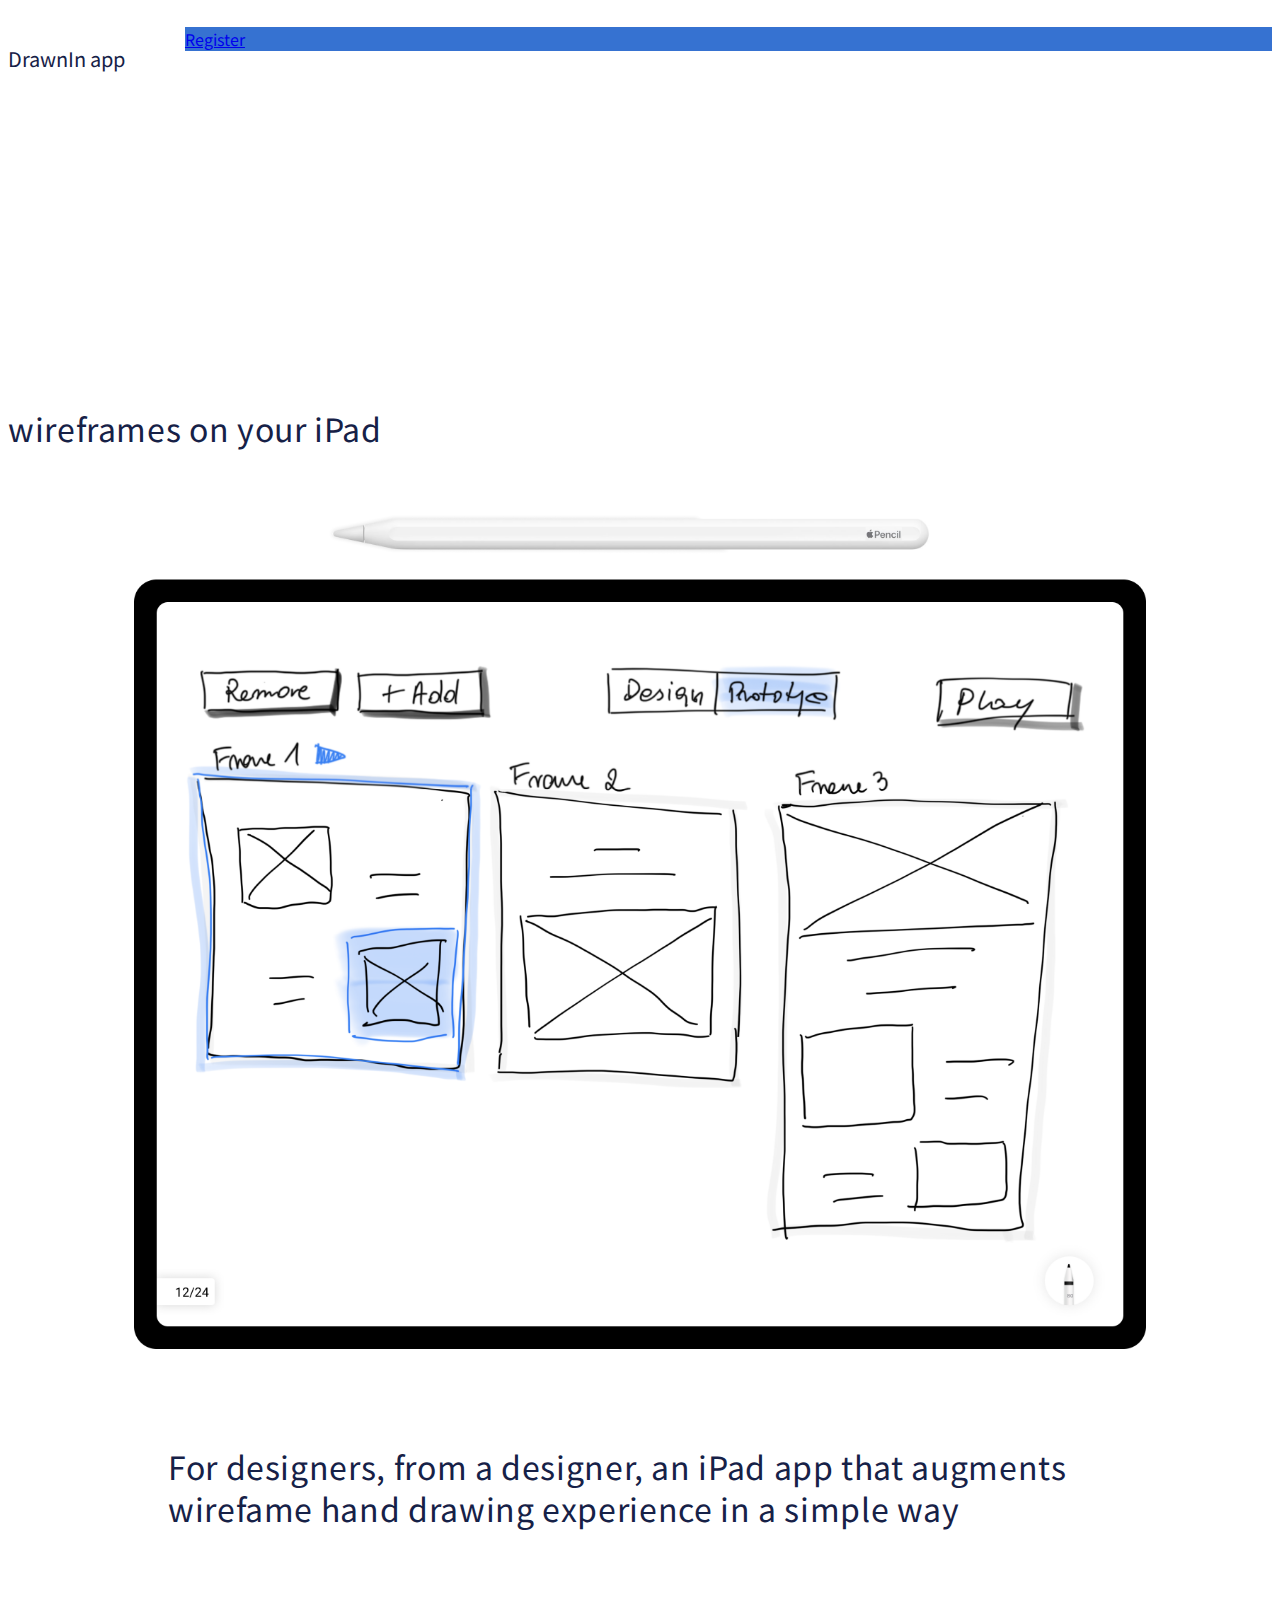
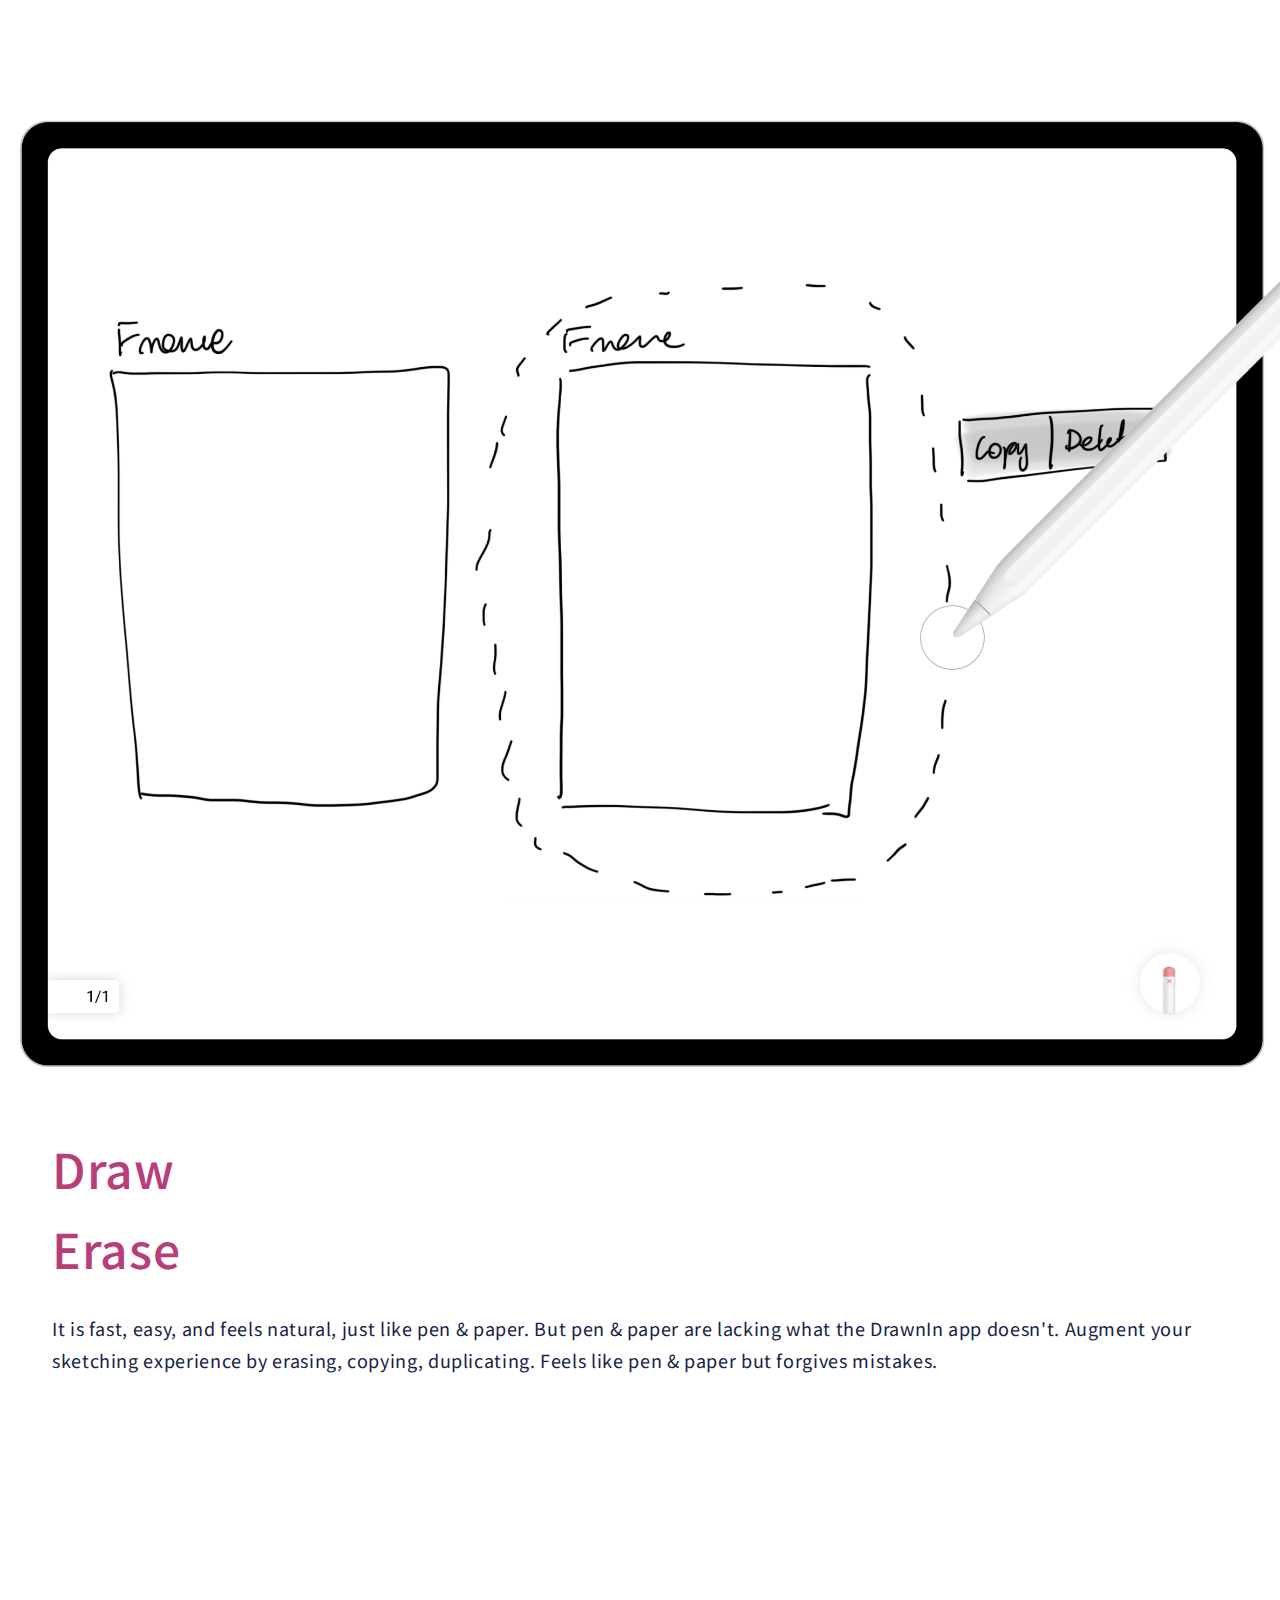
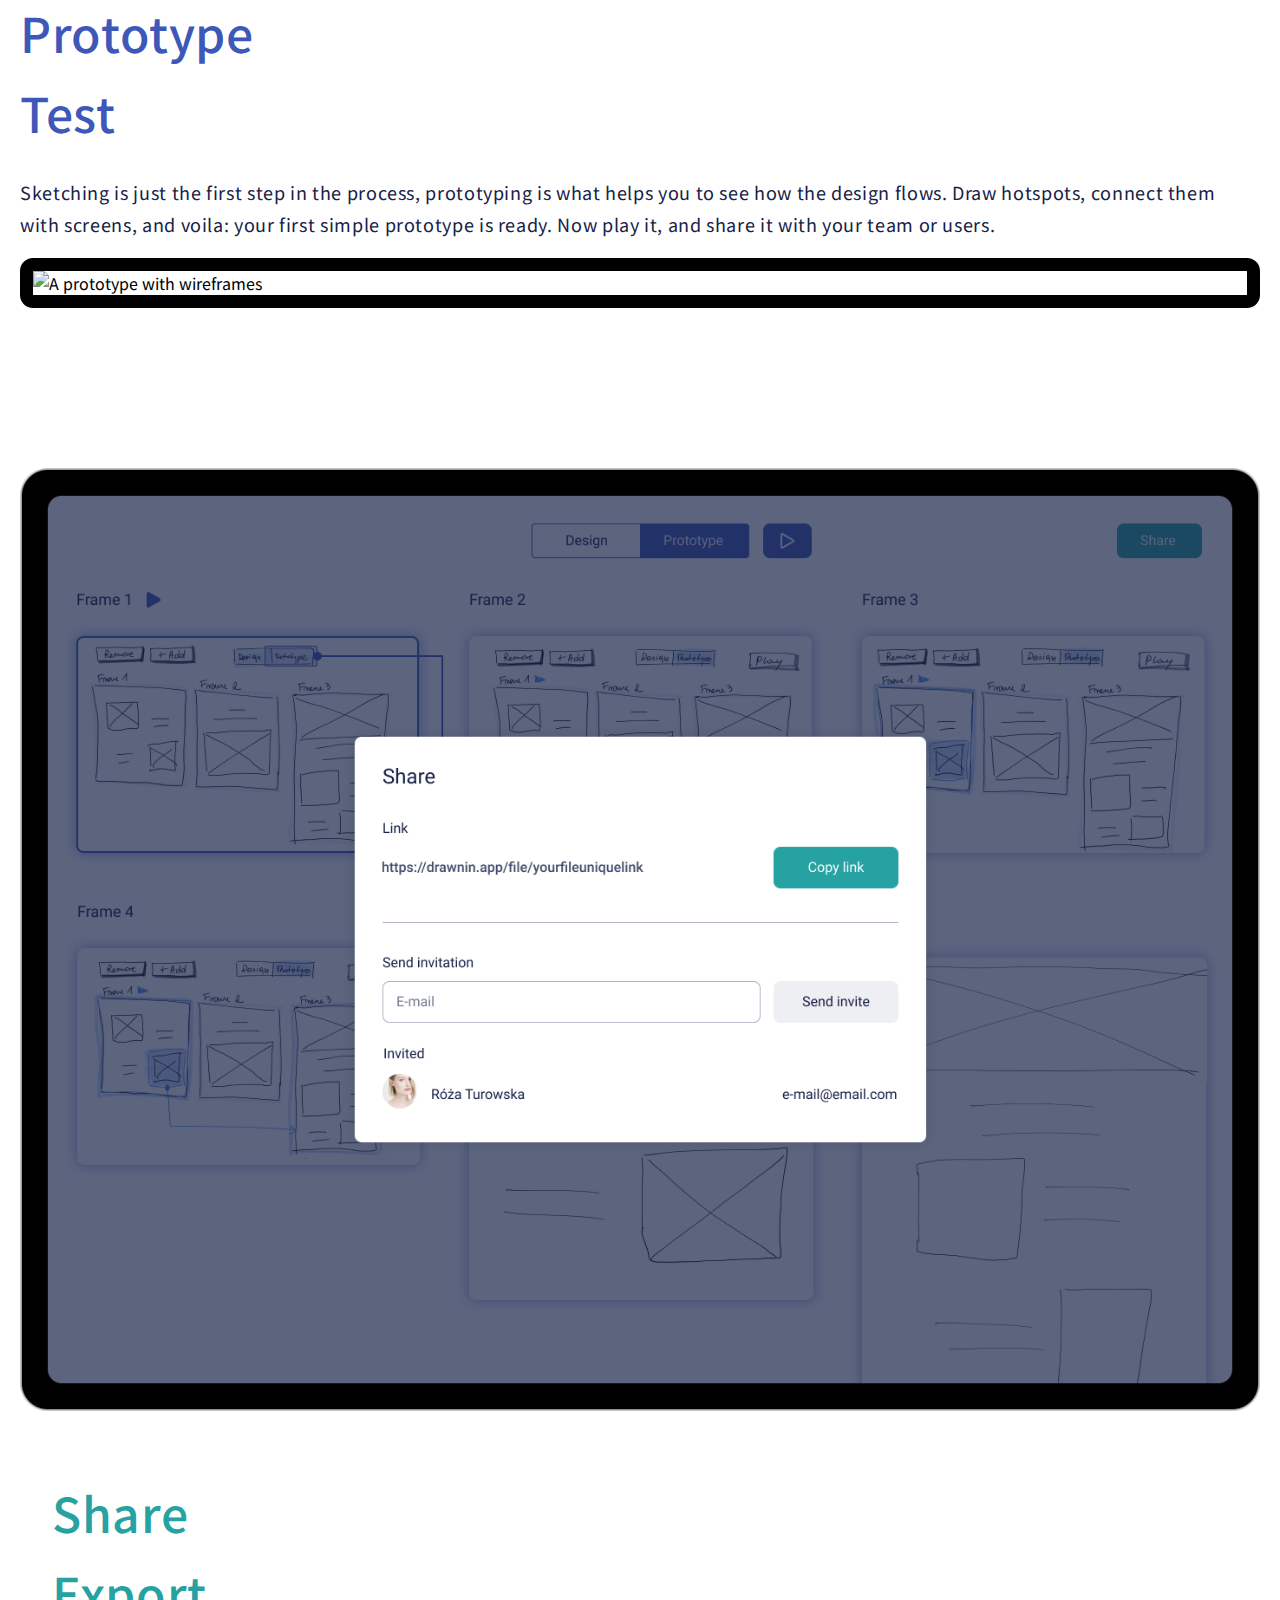
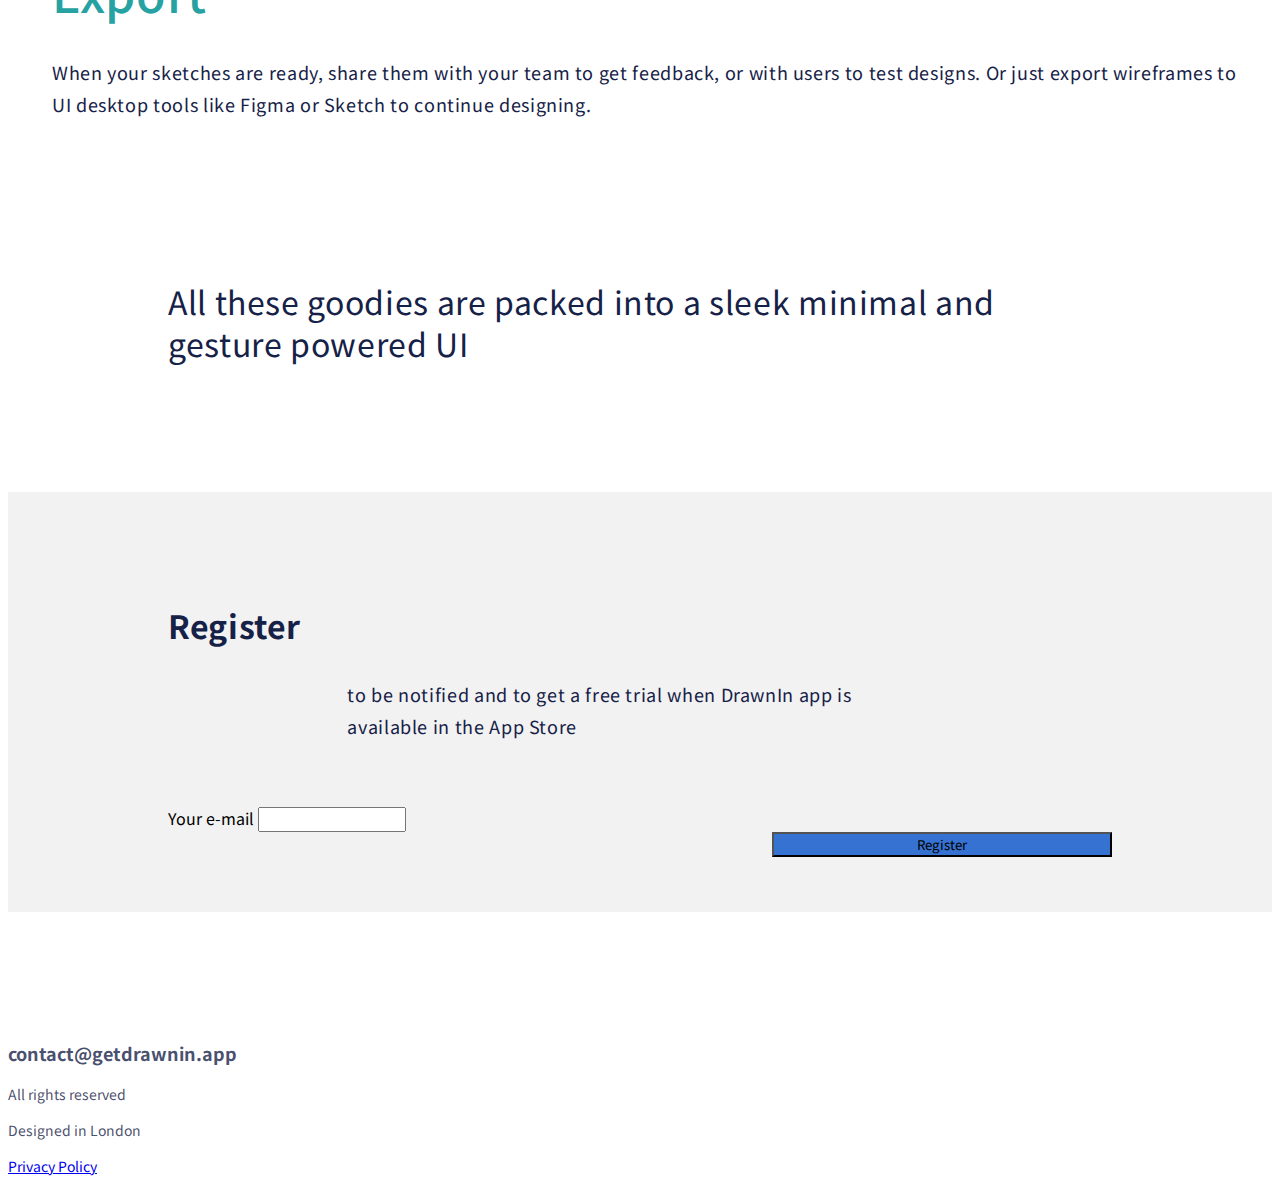
==== index.html @ be65456a "Make OG description shorter" ====
<!doctype html>
<html lang="en">
    <head>
        <meta charset="utf-8">
        <meta name="viewport" content="width=device-width, initial-scale=1">
        <meta name="description" content="DrawnIn App - Draw wireframes on your iPad">
        <meta name="author" content="Róża Turowska">
        <title>DrawnIn App</title>

        <!-- Bootstrap core CSS -->
        <link href="https://cdn.jsdelivr.net/npm/bootstrap@5.0.1/dist/css/bootstrap.min.css" rel="stylesheet" integrity="sha384-+0n0xVW2eSR5OomGNYDnhzAbDsOXxcvSN1TPprVMTNDbiYZCxYbOOl7+AMvyTG2x" crossorigin="anonymous" />

        <!-- Google fonts -->
        <link rel="preconnect" href="https://fonts.gstatic.com"> 
        <link href="https://fonts.googleapis.com/css2?family=Noto+Sans+JP:wght@400;500;700&display=swap" rel="stylesheet" />

        <!-- Mailchimp stuff -->
        <link href="https://cdn-images.mailchimp.com/embedcode/classic-10_7.css" rel="stylesheet" type="text/css" />
        <style type="text/css">
            #mc_embed_signup form {
                padding: 0;
            }
            #mc_embed_signup .mc-field-group {
                width: 100%;
            }
        </style>

        <!-- DrawnIn CSS -->
        <link href="css/style.css" rel="stylesheet" type="text/css" />
        
        <!-- Global site tag (gtag.js) - Google Analytics -->
        <script async src="https://www.googletagmanager.com/gtag/js?id=G-JT6N1MEV8F"></script>
        <script>
                window.dataLayer = window.dataLayer || [];
                function gtag(){dataLayer.push(arguments);}
                gtag('js', new Date());

                gtag('config', 'G-T1R7FMSLGP');
        </script>

        <!-- OG tags -->
        <meta property="og:title" content="iPad App for seamless wireframing experience" />
        <meta property="og:url" content="https://getdrawnin.app" />
        <meta property="og:image" content="https://getdrawnin.app/img/ogimage.png" />
        <meta property="og:type" content="website" />
        <meta property="og:description" content="Draw, erase, prototype and share your designs." />
    </head>
    <body onload="onLoad()">
        <div class="full-width background-white-transparent sticky-top">
            <div class="container">
                <div class="row justify-content-between" style="padding-top:1.2rem">
                    <div class="col-6 cod-md-4 my-auto text-center">
                        <p class="logotext my-auto" href="#" style="max-width: 10rem;">DrawnIn app</p>
                    </div>
                    <div class="col-6 col-md-4 text-center">
                        <a class="btn btn-primary" id="main-register-button" href="#registration_form" onclick='window.setTimeout(function () { document.getElementById("mce-EMAIL").focus() , 5} )'>Register</a>
                    </div>
                </div>
            </div>
        </div>

    <main>
        <div class="container requires-top-margin">
            <div class="row">
                <div class="col">
                    <div class="wrapper">
                        <h1 class="drawnin-header text-center" id="title"></h1>
                    </div>
                </div>
            </div>
            <div class="row">
                <div class="col">
                    <p class="drawnin-punchline text-center">wireframes on your iPad</p>
                </div>
            </div>
        </div>

        <div class="container requires-top-margin">
            <div class="row">
                <div class="col">
                    <img src="img/ipadtop.png" alt="An Apple Pencil and an iPad displaying drawn wireframes" class="img-responsive" width="80%" style="margin-left: auto;margin-right: auto;display:block;" />
                </div>
            </div>
            <div class="row" style="margin-top:6rem">
                <div class="col sides-padding">
                    <p class="drawnin-punchline text-center">For designers, from a designer, an iPad app that augments wirefame hand drawing experience in a simple way</p>
                </div>
            </div>
        </div>

        <div class="container requires-top-margin-8 small-screen-padding">
            <div class="row align-items-end">
                <div class="col-12 col-md-6">
                    <img src="img/pencildrawing.png" alt="An Apple Pencil drawing wireframes" class="img-responsive" width="122%" />
                </div>
                <div class="col-12 col-md-6 maybe-padding order-first order-md-last some-left-padding">
                    <div class="row maybe-margin">
                        <div class="col-auto">
                            <p class="drawnin-keyword" style="color:#B83D78">Draw</p>
                        </div>
                        <div class="col-auto" style="border-right: 0.0625rem solid #ABB0C1">
                        </div>
                        <div class="col-auto">
                        </div>
                        <div class="col-auto">
                            <p class="drawnin-keyword" style="color:#B83D78">Erase</p>
                        </div>
                    </div>
                    <div class="row">
                        <p class="drawnin-kinda-normal-text">It is fast, easy, and feels natural, just like pen & paper. But pen & paper are lacking what the DrawnIn app doesn't. Augment your sketching experience by erasing, copying, duplicating. Feels like pen & paper but forgives mistakes.</p>
                    </div>
                </div>
            </div>
        </div>

        <div class="container requires-top-margin-10 small-screen-padding">
            <div class="row align-items-end">
                <div class="col-12 col-md-6 text-that-requires-right-padding maybe-padding">
                    <div class="row maybe-margin">
                        <div class="col-auto">
                            <p class="drawnin-keyword" style="color:#3D58B8">Prototype</p>
                        </div>
                        <div class="col-auto" style="border-right: 0.0625rem solid #ABB0C1">
                        </div>
                        <div class="col-auto">
                        </div>
                        <div class="col-auto">
                            <p class="drawnin-keyword" style="color:#3D58B8">Test</p>
                        </div>
                    </div>
                    <div class="row">
                        <p class="drawnin-kinda-normal-text">Sketching is just the first step in the process, prototyping is what helps you to see how the design flows. Draw hotspots, connect them with screens, and voila: your first simple prototype is ready. Now play it, and share it with your team or users.</p>
                    </div>
                </div>

                <div class="col-12 col-md-6">
                    <div class="borderline">
                        <img src="img/prototype.gif" alt="A prototype with wireframes" class="img-responsive" width="100%" />
                    </div>
                </div>
            </div>
        </div>


        <div class="container requires-top-margin-10 small-screen-padding">
            <div class="row align-items-end">
                <div class="col-12 col-md-6">
                    <img src="img/share.png" alt="Sharing the prototypes" class="img-responsive" width="100%"/>
                </div>
                <div class="col-12 col-md-6 text-that-requires-left-padding maybe-padding order-first order-md-last">
                    <div class="row maybe-margin">
                        <div class="col-auto">
                            <p class="drawnin-keyword" style="color:#27A2A2">Share</p>
                        </div>
                        <div class="col-auto" style="border-right: 0.0625rem solid #ABB0C1">
                        </div>
                        <div class="col-auto">
                        </div>
                        <div class="col-auto">
                            <p class="drawnin-keyword" style="color:#27A2A2">Export</p>
                        </div>
                    </div>
                    <div class="row">
                        <p class="drawnin-kinda-normal-text">When your sketches are ready, share them with your team to get feedback, or with users to test designs. Or just export wireframes to UI desktop tools like Figma or Sketch to continue designing.</p>
                    </div>
                </div>
            </div>
        </div>

        <div class="container requires-top-margin-10">
            <div class="row">
                <div class="col sides-padding">
                    <p class="drawnin-punchline text-center"> All these goodies are packed into a sleek minimal and gesture powered UI</p>
                </div>
            </div>
        </div>
        <div class="full-width registration_form grayish-background-form" id="registration_form">
            <div class="container">
                <div class="row">
                    <div class="col">
                        <div id="mc_embed_signup" class="sides-padding">
                            <form action="https://rozaturowska.us6.list-manage.com/subscribe/post?u=b1805a362caa852ccb1389232&amp;id=923c962dac" method="post" id="mc-embedded-subscribe-form" name="mc-embedded-subscribe-form" class="validate" target="_blank" novalidate>
                                <div id="mc_embed_signup_scroll">
                                    <p class="form-title text-center">Register</p>
                                    <p class="drawnin-kinda-normal-text text-center register-subtitle">to be notified and to get a free trial when DrawnIn app is available in the App Store</p>
                                    <div class="mc-field-group requires-top-margin">
                                        <label for="mce-EMAIL">Your e-mail</label>
                                        <input type="email" value="" name="EMAIL" class="required email" id="mce-EMAIL" />
                                    </div>
                                    <div id="mce-responses" class="clear">
                                        <div class="response" id="mce-error-response" style="display:none"></div>
                                        <div class="response" id="mce-success-response" style="display:none"></div>
                                    </div> 
                                    <!-- real people should not fill this in and expect good things - do not remove this or risk form bot signups-->
                                    <div style="position: absolute; left: -5000px;" aria-hidden="true">
                                        <input type="text" name="b_b1805a362caa852ccb1389232_923c962dac" tabindex="-1" value="">
                                    </div>
                                    <div class="clear">
                                        <input type="submit" value="Register" name="subscribe" class="btn btn-primary" id="secondary-register-button" />
                                    </div>
                                </div>
                            </form>
                        </div>
                    </div>
                </div>
            </div>
        </div>

    </main>

    <footer class="container requires-top-margin-8 savage">
        <div class="row">
            <div class="col">
                <p class="text-center footer-email-text">contact@getdrawnin.app</p>
            </div>
        </div>
    </footer>
    <div class="container requires-bottom-margin">
        <div class="row">
            <div class="col requires-top-margin-mini">
                <p class="text-center footer-text">All rights reserved</p>
            </div>
            <div class="col requires-top-margin-mini">
                <p class="text-center footer-text">Designed in London</p>
            </div>
            <div class="col requires-top-margin-mini">
                <p class="text-center footer-text">
                    <a href="pp.html">Privacy Policy</a>
                </p>
            </div>
        </div>
    </div>


    <script src="https://cdn.jsdelivr.net/npm/bootstrap@5.0.1/dist/js/bootstrap.bundle.min.js" integrity="sha384-gtEjrD/SeCtmISkJkNUaaKMoLD0//ElJ19smozuHV6z3Iehds+3Ulb9Bn9Plx0x4" crossorigin="anonymous"></script>
    <script src="https://cdn.jsdelivr.net/npm/typed.js@2.0.12"></script>
    <script>
        function onLoad() {
            if(window.location.hash == "#registration_form") {
                document.getElementById("mce-EMAIL").focus()
            }
        }
        function ost(arrayPos, self) {
            var colors = ["#B83D78", "#3D58B8", "#27A2A2"]
            document.getElementById("title").style.color = colors[arrayPos]
        }
        var options = {
            strings: ['Draw', 'Prototype', 'Share'],
            typeSpeed: 200,
            loop: true,
            showCursor: false,
            preStringTyped: ost
        };

        var typed = new Typed('#title', options);


        function getCoords(elem) { // crossbrowser version
            var box = elem.getBoundingClientRect();

            var body = document.body;
            var docEl = document.documentElement;

            var scrollTop = window.pageYOffset || docEl.scrollTop || body.scrollTop;
            var scrollLeft = window.pageXOffset || docEl.scrollLeft || body.scrollLeft;

            var clientTop = docEl.clientTop || body.clientTop || 0;
            var clientLeft = docEl.clientLeft || body.clientLeft || 0;

            var top  = box.top +  scrollTop - clientTop;
            var left = box.left + scrollLeft - clientLeft;

            return { top: Math.round(top), left: Math.round(left) };
        }
        window.onscroll = function(ev) {
            if (window.scrollY + window.innerHeight >= getCoords(document.getElementById("secondary-register-button")).top) {
                document.getElementById("main-register-button").style.display = "none";
            } else {
                document.getElementById("main-register-button").style.display = "inline-block";
            }
        };
    </script>
    </body>
</html>
---- css/style.css ----
body {
    scroll-behavior: smooth;
}
* {
    font-family: 'Noto Sans JP', sans-serif;
}
.drawnin-header {
    font-size: 11.25rem;
    color: #B83D78;
    font-style: normal;
    font-weight: 500;
    line-height: 13.1875rem;
    letter-spacing: 0.04rem;
}
.drawnin-punchline {
    font-size: 2rem;
    color: #162147;
    font-style: normal;
    font-weight: 400;
    line-height: 2.625rem;
    letter-spacing: 0.04rem;
}
.form-title {
    font-size: 2rem;
    color: #162147;
    font-style: normal;
    font-weight: 700;
    line-height: 2.625rem;
    letter-spacing: 0.04rem;
}
.form-subtitle {
    font-size: 1.2rem;
    color: #162147;
    font-style: normal;
    font-weight: 400;
    line-height: 2.625rem;
    letter-spacing: 0.04rem;
}

.btn-primary {
    background-color: #3672D1;
    width: 86%;
}
.btn-primary:hover, .btn-primary:focus, .btn-primary:active, .btn-primary.active, .open>.dropdown-toggle.btn-primary {
    background-color:#3D58B8;
}
#main-register-button {
    float: right;
}
#secondary-register-button {
    float: right;
    width: 36%
}

.logotext a {
    text-decoration: none;
    color: #162147;
}
.logotext {
     float: left;
}

.background-white-transparent {
    background-color: rgba(255, 255, 255, 0.8);
}


.drawnin-kinda-normal-text {
    font-size: 1.125rem;
    color: #162147;
    font-style: normal;
    font-weight: 400;
    line-height: 2rem;
    letter-spacing: 0.04rem;
}
.drawnin-keyword {
    font-size: 3rem;
    font-style: normal;
    font-weight: 500;
    line-height: 2rem;
    letter-spacing: 0.04rem;
}
.sides-padding {
    padding-left: 20rem;
    padding-right: 20rem;
}
.text-that-requires-right-padding {
    padding-right:2rem;
}
.text-that-requires-left-padding {
    padding-left:2rem;
}
.logotext {
    color: #162147;
    font-size: 1.25rem;
    line-height: 1.5rem;
}
.footer-text {
    color: rgba(22, 33, 71, 0.8);
    font-size: 0.875rem;
}

.footer-email-text {
    font-weight: bold;
    color: rgba(22, 33, 71, 0.8);
    font-size: 1.125rem;
}
.requires-top-margin-mini {
    margin-top: 1rem!important;
}

.requires-bottom-margin {
    margin-bottom: 1rem;
}

.savage {
    margin-bottom: 1rem;
}

.requires-top-margin {
    margin-top: 4rem;
}

.requires-top-margin-8 {
    margin-top: 8rem;
}

.requires-top-margin-10 {
    margin-top: 10rem;
}
.maybe-margin {
    margin-bottom:2rem;
}
.maybe-padding {
    padding-top: 2rem;
}
.small-screen-padding {
    padding-left: 0.75rem;
    padding-right: 0.75rem;
}
.wrapper {
    min-height:14.1875rem;
}
.registration_form {
    margin-top: 8rem;
    padding-top: 5rem;
    padding-bottom: 5rem;
}
.full-width {
    margin-left: 0;
    margin-right: 0;
}

.borderline {
    border-style: solid;
    border-width: 16px;
    border-color: black;
    border-radius: 16px;
}
.some-left-padding {
    padding-left: 2rem;
}
.register-subtitle {
    width:62%;
    margin:auto;
}

.pp p,li,ul {
    font-size: 1.125rem;
    color: #162147;
    font-style: normal;
    font-weight: 400;
    line-height: 2rem;
    letter-spacing: 0.04rem;
}

.pp h1 {
    margin-top: 4rem;
    font-size: 2rem;
    color: #162147;
    font-style: normal;
    font-weight: 700;
    line-height: 2.625rem;
    letter-spacing: 0.04rem;
}

.pp h2 {
    margin-top: 3rem;
    font-size: 1.5rem;
    color: #162147;
    font-style: normal;
    font-weight: 700;
    line-height: 2.625rem;
    letter-spacing: 0.04rem;
}
#specialh2 {
    margin-top: initial;
  
}

.pp h3 {
    font-size: 1.125rem;
    color: #162147;
    font-style: normal;
    font-weight: 700;
    line-height: 2.625rem;
    letter-spacing: 0.04rem;
}

.grayish-background-form {
    background-color: rgba(229, 229, 229, 0.5);
}

@media screen and (max-width: 1399px) {
    .borderline {
        border-style: solid;
        border-width: 13px;
        border-color: black;
        border-radius: 13px;
    }
}

@media screen and (max-width: 1366px) {
    .sides-padding {
        padding-left: 10rem;
        padding-right: 10rem;
    }
}

@media screen and (max-width: 1199px) {
    .borderline {
        border-style: solid;
        border-width: 10px;
        border-color: black;
        border-radius: 10px;
    }
}

@media screen and (max-width: 991px) {
    .borderline {
        border-style: solid;
        border-width: 8px;
        border-color: black;
        border-radius: 8px;
    }
}

@media screen and (max-width: 768px) {
    .drawnin-header {
        font-size: 8rem;
    }
    .drawnin-punchline {
        font-size: 1.5rem;
    }

    .drawnin-keyword {
        font-size: 2.5rem;
    }
    .sides-padding {
        padding-left: 0.75rem;
        padding-right: 0.75rem;
    }
    .text-that-requires-right-padding {
        padding-right:0.75rem;
    }

    .text-that-requires-left-padding {
        padding-left:0.75rem;
    }
    .some-left-padding {
       padding-left: calc(var(--bs-gutter-x)/ 2);
    }
}

@media screen and (max-width: 767px) {
    .borderline {
        border-style: solid;
        border-width: 12px;
        border-color: black;
        border-radius: 12px;
    }
}


@media screen and (max-width: 414px) {
    .drawnin-header {
        font-size: 3.6rem;
        line-height: 3.6rem;
    }

    .wrapper {
        min-height:3.6rem;
    }

    .drawnin-punchline {
        font-size: 1.5rem;
    }

    .drawnin-keyword {
        font-size: 1.8rem;
        line-height: 0.5rem;
    }
    .sides-padding {
        padding-left: 0.75rem;
        padding-right: 0.75rem;
    }
    .text-that-requires-right-padding {
        padding-right:0.75rem;
    }

    .text-that-requires-left-padding {
        padding-left:0.75rem;
    }

    .requires-top-margin {
        margin-top: 4rem;
    }

    .requires-top-margin-8 {
        margin-top: 4rem;
    }

    .requires-top-margin-10 {
        margin-top: 6rem;
    }
    .logotext {
        font-size: 1rem;
    }
    .maybe-margin {
        margin-bottom: 1rem;
    }
    .maybe-padding {
        padding-top: 3rem;
        padding-bottom: 0.7rem;
    }
    .footer-text {
        font-size: 0.7rem;
    }
    .small-screen-padding {
        padding-left: 1rem;
        padding-right: 1rem;
    }
    .borderline {
        border-style: solid;
        border-width: 9px;
        border-color: black;
        border-radius: 9px;
    }
    .register-subtitle {
        width:100%;
    }
    .registration_form {
        margin-top: 6rem;
    }
}
@media screen and (max-width:  375px) {
    .borderline {
        border-style: solid;
        border-width: 8px;
        border-color: black;
        border-radius: 8px;
    }
}
@media screen and (max-width:  320px) {
    .borderline {
        border-style: solid;
        border-width: 6px;
        border-color: black;
        border-radius: 6px;
    }
}
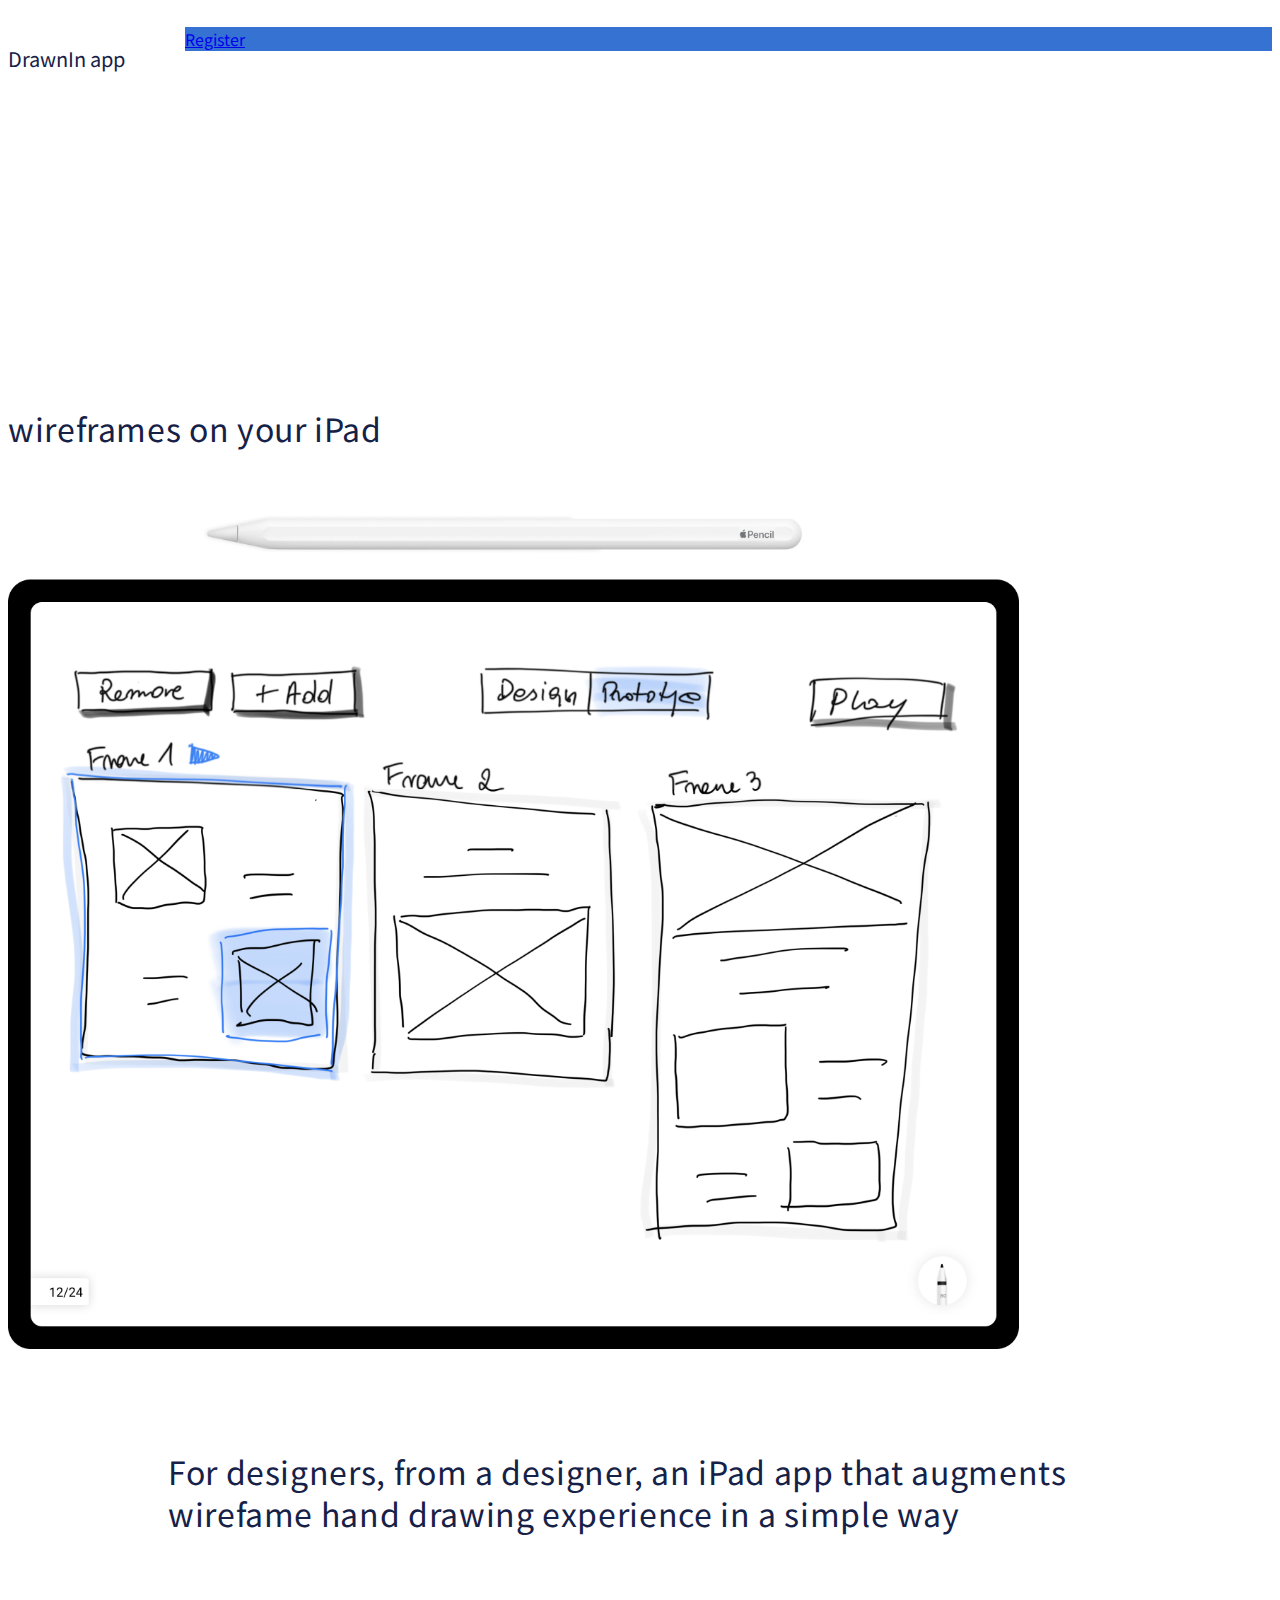
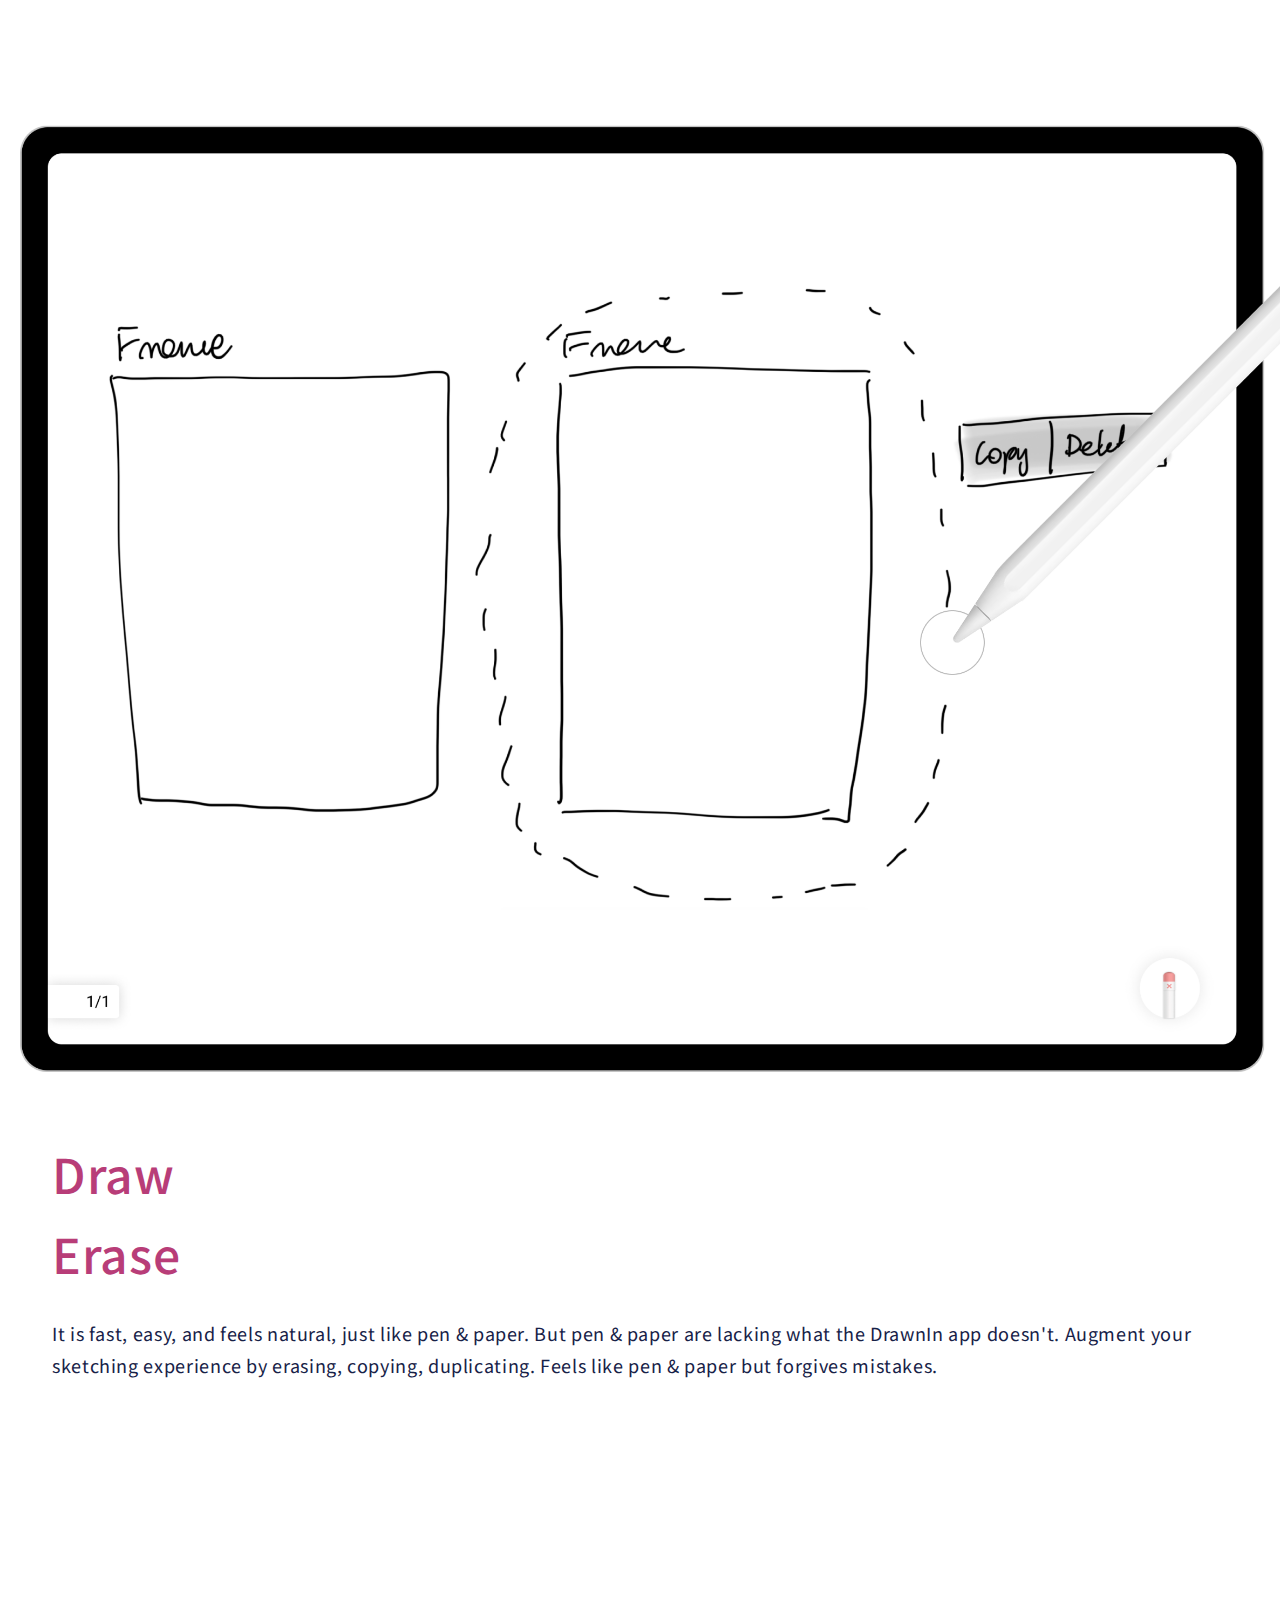
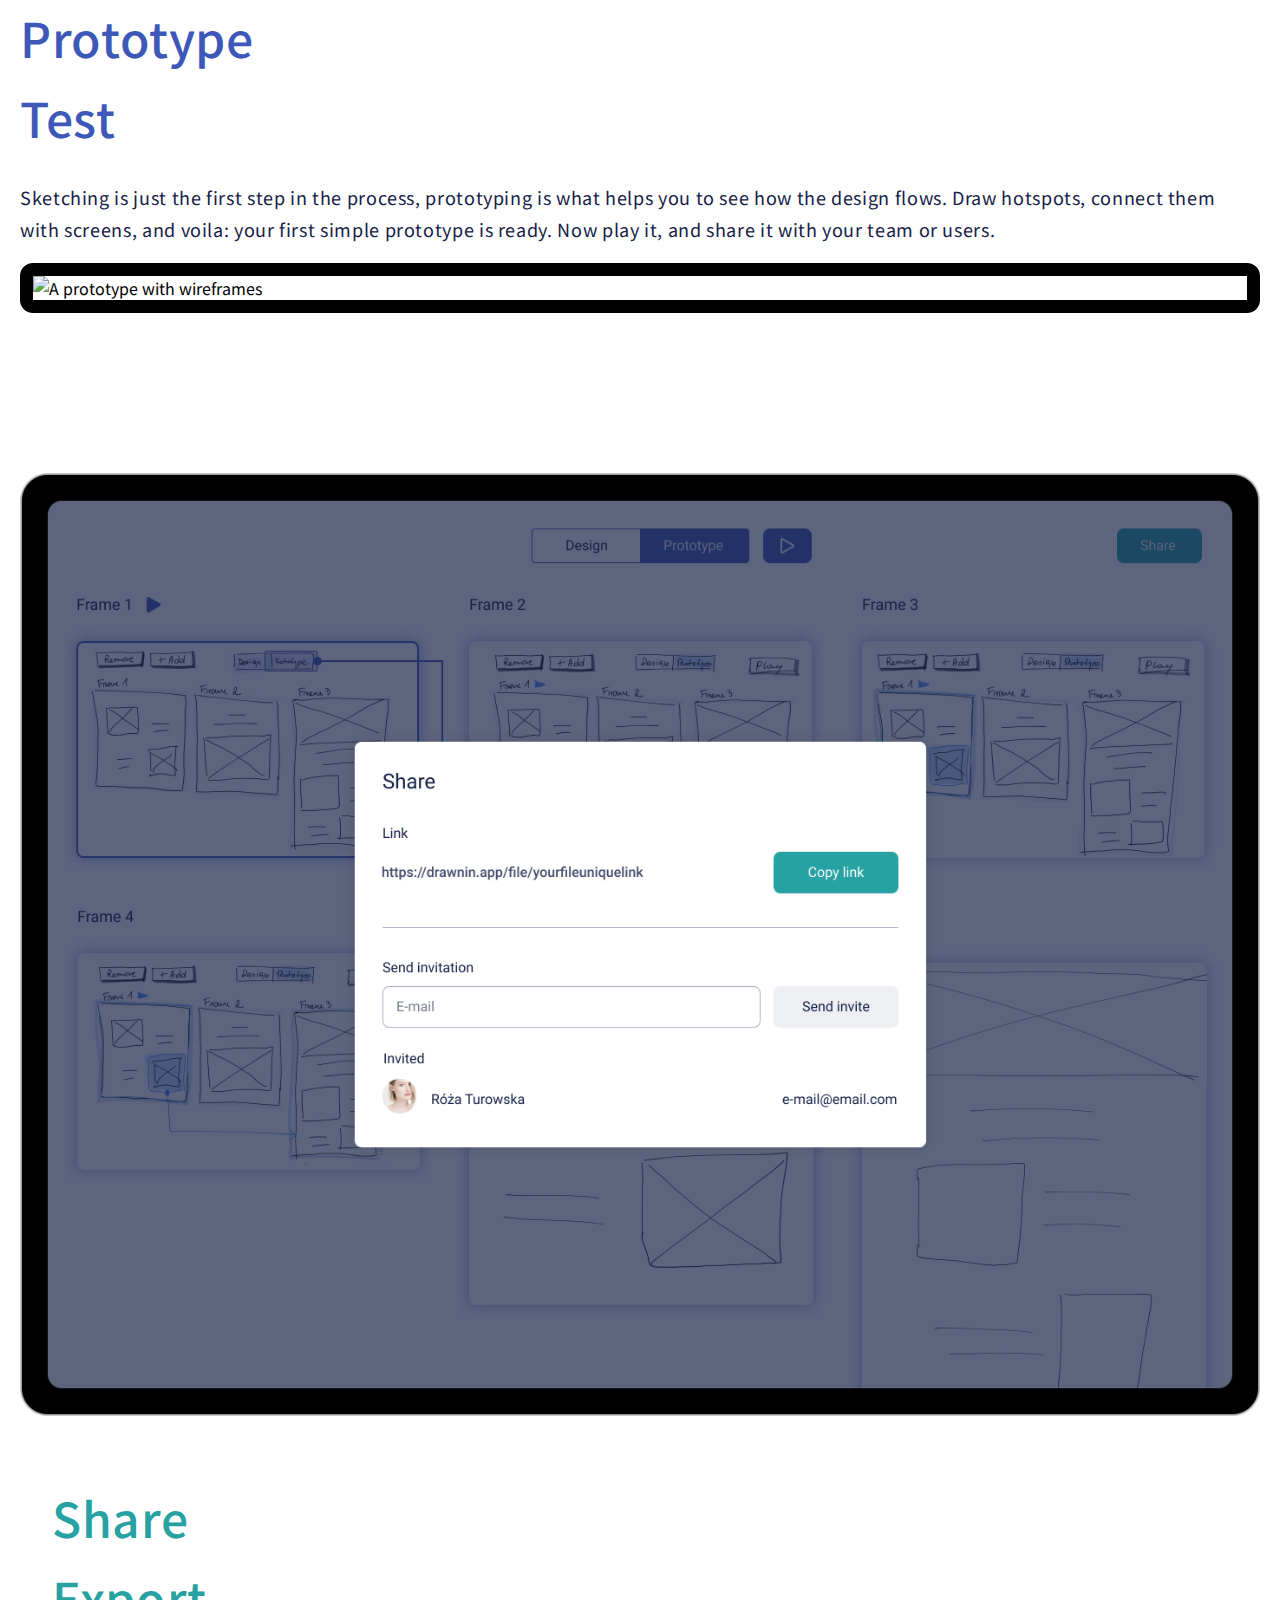
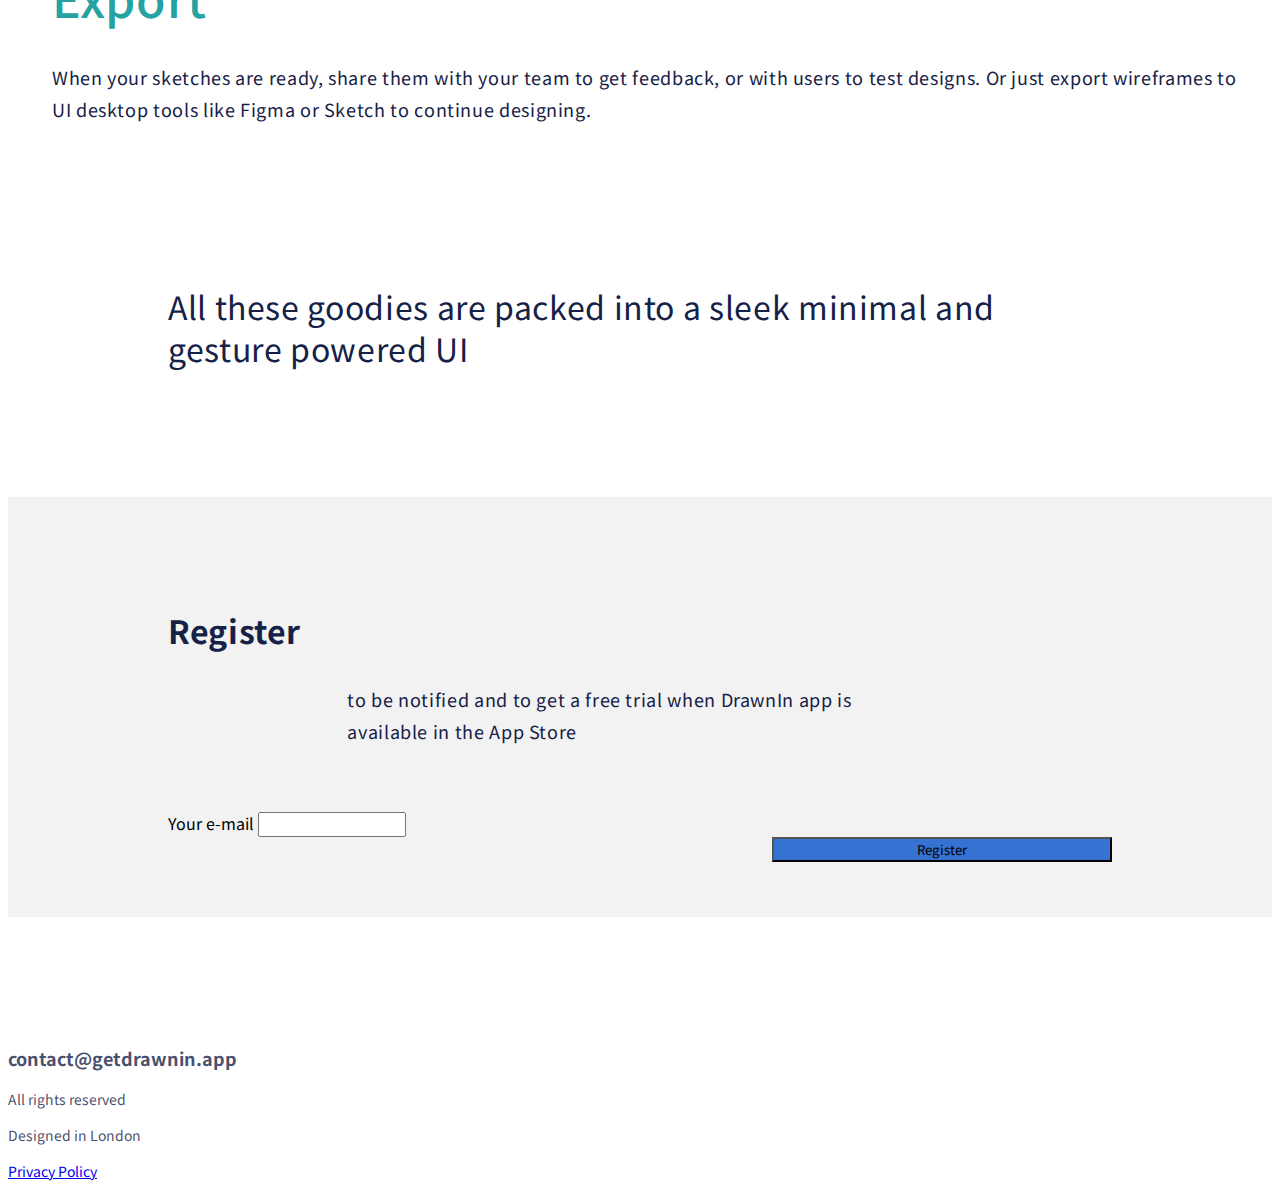
==== commit 8ffdbac3: "tryna fix w3 validator issues" ====
--- a/index.html
+++ b/index.html
@@ -1,5 +1,5 @@
 <!doctype html>
-<html lang="en">
+<html lang="en" prefix="og: https://ogp.me/ns#">
     <head>
         <meta charset="utf-8">
         <meta name="viewport" content="width=device-width, initial-scale=1">
@@ -16,7 +16,7 @@
 
         <!-- Mailchimp stuff -->
         <link href="https://cdn-images.mailchimp.com/embedcode/classic-10_7.css" rel="stylesheet" type="text/css" />
-        <style type="text/css">
+        <style>
             #mc_embed_signup form {
                 padding: 0;
             }
@@ -39,18 +39,19 @@
         </script>
 
         <!-- OG tags -->
-        <meta property="og:title" content="iPad App for seamless wireframing experience" />
-        <meta property="og:url" content="https://getdrawnin.app" />
-        <meta property="og:image" content="https://getdrawnin.app/img/ogimage.png" />
-        <meta property="og:type" content="website" />
-        <meta property="og:description" content="Draw, erase, prototype and share your designs." />
+        <meta property="og:title" content="iPad App for seamless wireframing experience">
+        <meta property="og:url" content="https://getdrawnin.app">
+        <meta property="og:image" content="https://getdrawnin.app/img/ogimage.png">
+        <meta property="og:image:secure" content="https://getdrawnin.app/img/ogimage.png">
+        <meta property="og:type" content="website">
+        <meta property="og:description" content="Draw, erase, prototype and share your designs with your team or with clients. Designed by designers for designers.">
     </head>
     <body onload="onLoad()">
         <div class="full-width background-white-transparent sticky-top">
             <div class="container">
                 <div class="row justify-content-between" style="padding-top:1.2rem">
                     <div class="col-6 cod-md-4 my-auto text-center">
-                        <p class="logotext my-auto" href="#" style="max-width: 10rem;">DrawnIn app</p>
+                        <p class="logotext my-auto" style="max-width: 10rem;">DrawnIn app</p>
                     </div>
                     <div class="col-6 col-md-4 text-center">
                         <a class="btn btn-primary" id="main-register-button" href="#registration_form" onclick='window.setTimeout(function () { document.getElementById("mce-EMAIL").focus() , 5} )'>Register</a>
@@ -78,7 +79,7 @@
         <div class="container requires-top-margin">
             <div class="row">
                 <div class="col">
-                    <img src="img/ipadtop.png" alt="An Apple Pencil and an iPad displaying drawn wireframes" class="img-responsive" width="80%" style="margin-left: auto;margin-right: auto;display:block;" />
+                    <img src="img/ipadtop.png" alt="An Apple Pencil and an iPad displaying drawn wireframes" class="img-responsive" style="width:80%" style="margin-left: auto;margin-right: auto;display:block;" />
                 </div>
             </div>
             <div class="row" style="margin-top:6rem">
@@ -91,7 +92,7 @@
         <div class="container requires-top-margin-8 small-screen-padding">
             <div class="row align-items-end">
                 <div class="col-12 col-md-6">
-                    <img src="img/pencildrawing.png" alt="An Apple Pencil drawing wireframes" class="img-responsive" width="122%" />
+                    <img src="img/pencildrawing.png" alt="An Apple Pencil drawing wireframes" class="img-responsive" style="width:122%" />
                 </div>
                 <div class="col-12 col-md-6 maybe-padding order-first order-md-last some-left-padding">
                     <div class="row maybe-margin">
@@ -135,7 +136,7 @@
 
                 <div class="col-12 col-md-6">
                     <div class="borderline">
-                        <img src="img/prototype.gif" alt="A prototype with wireframes" class="img-responsive" width="100%" />
+                        <img src="img/prototype.gif" alt="A prototype with wireframes" class="img-responsive" style="width:100%" />
                     </div>
                 </div>
             </div>
@@ -145,7 +146,7 @@
         <div class="container requires-top-margin-10 small-screen-padding">
             <div class="row align-items-end">
                 <div class="col-12 col-md-6">
-                    <img src="img/share.png" alt="Sharing the prototypes" class="img-responsive" width="100%"/>
+                    <img src="img/share.png" alt="Sharing the prototypes" class="img-responsive" style="width:100%"/>
                 </div>
                 <div class="col-12 col-md-6 text-that-requires-left-padding maybe-padding order-first order-md-last">
                     <div class="row maybe-margin">
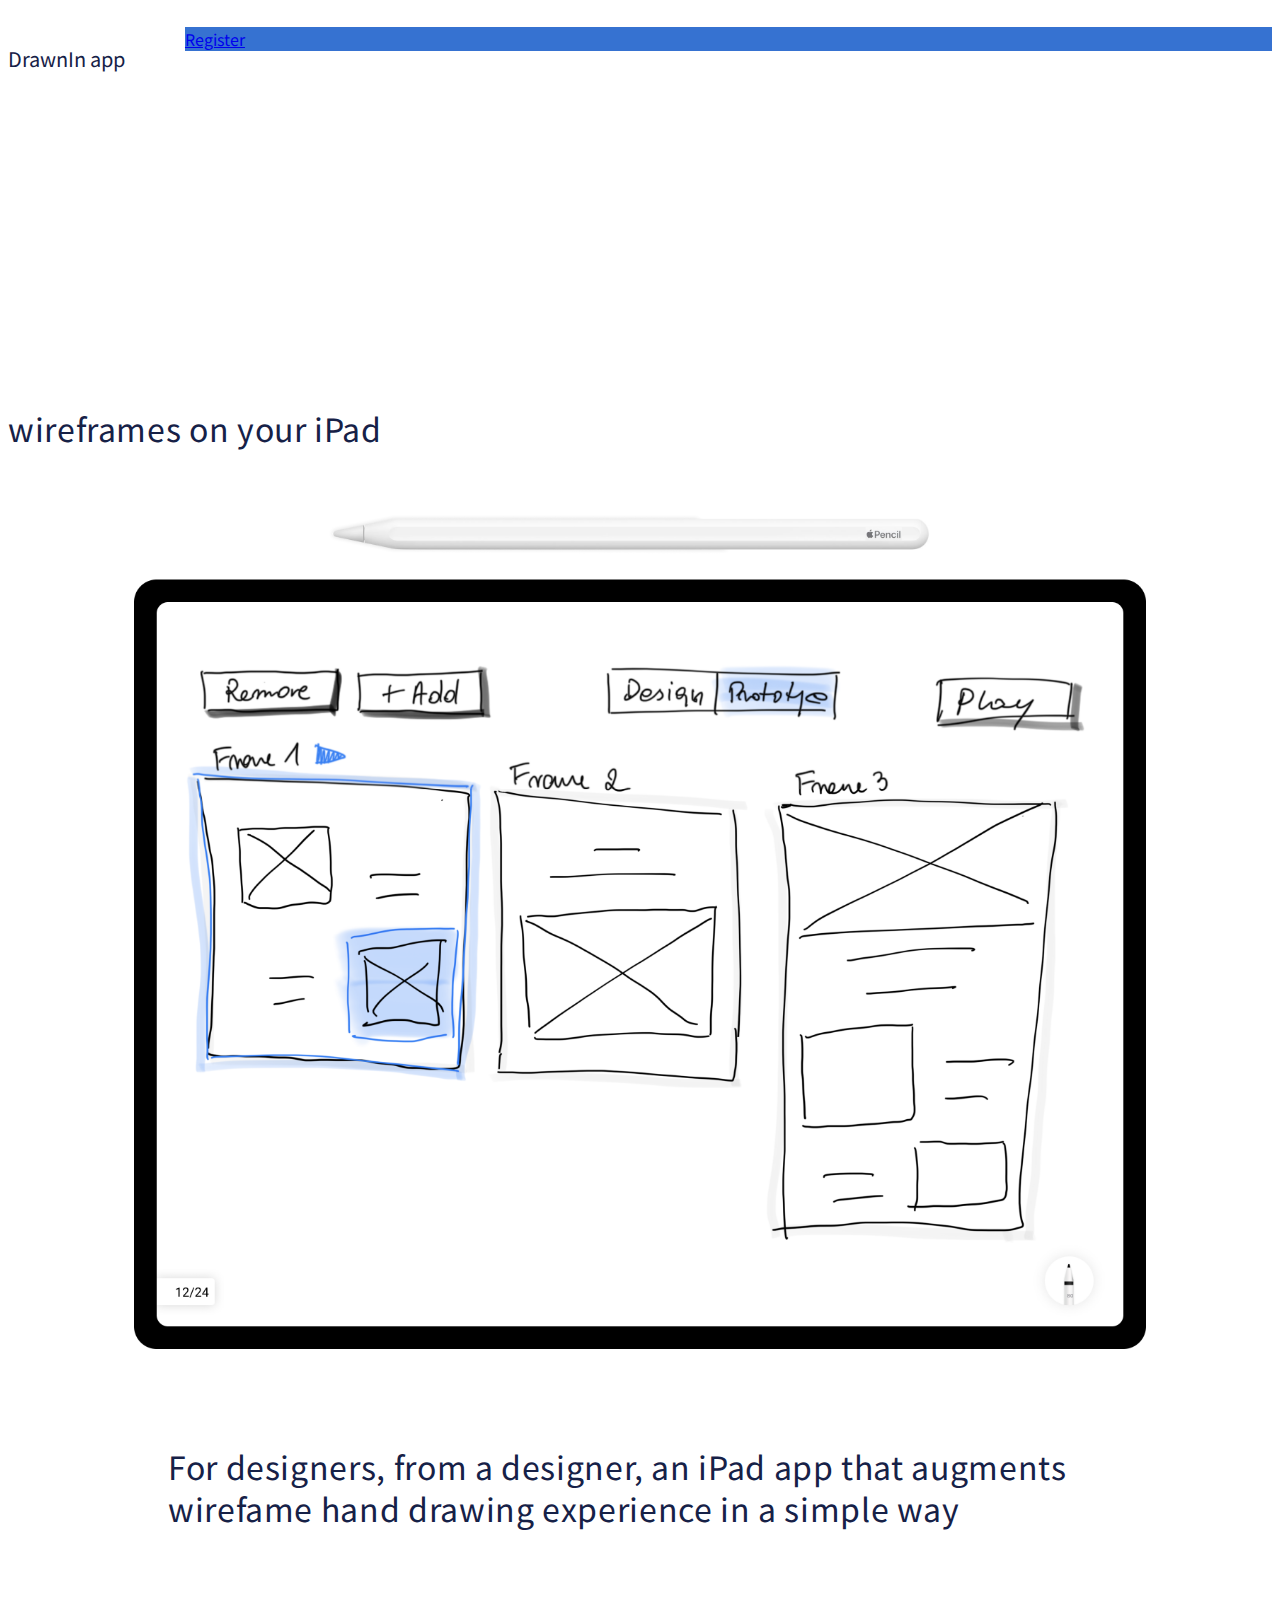
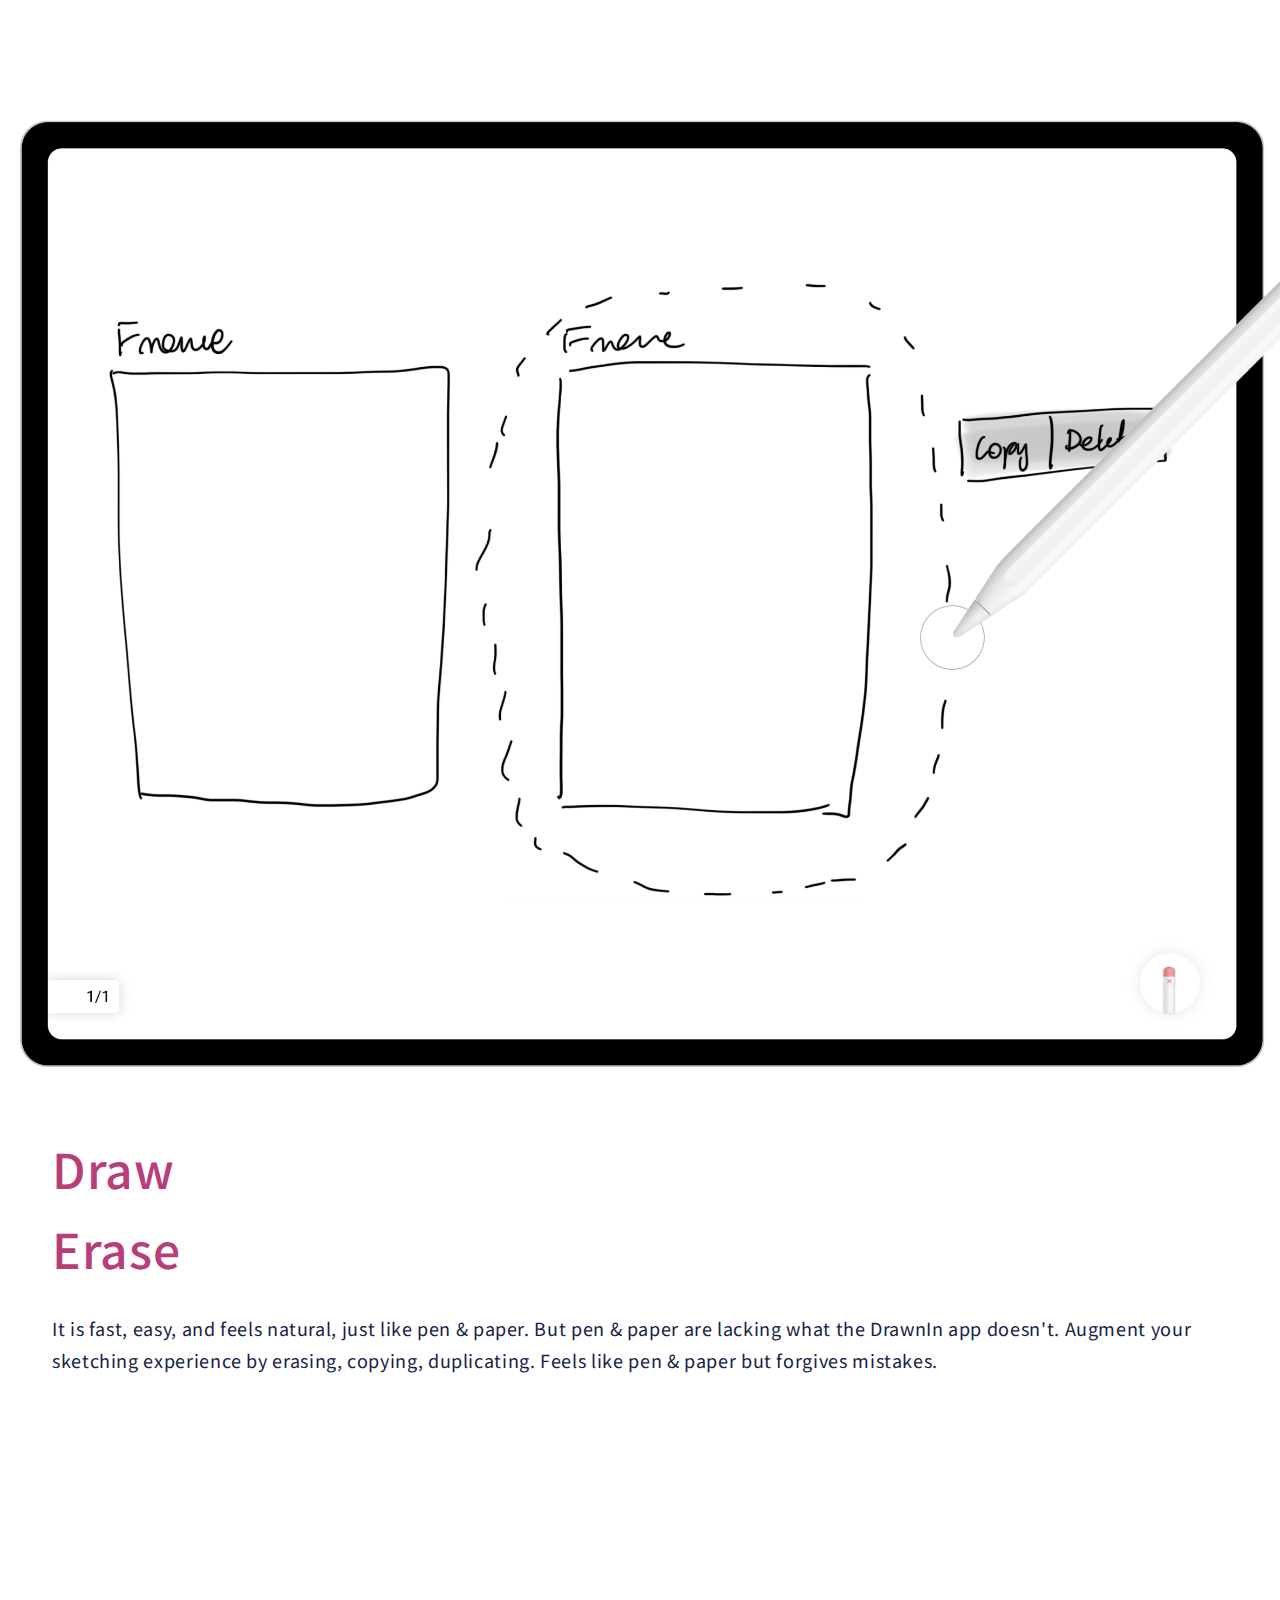
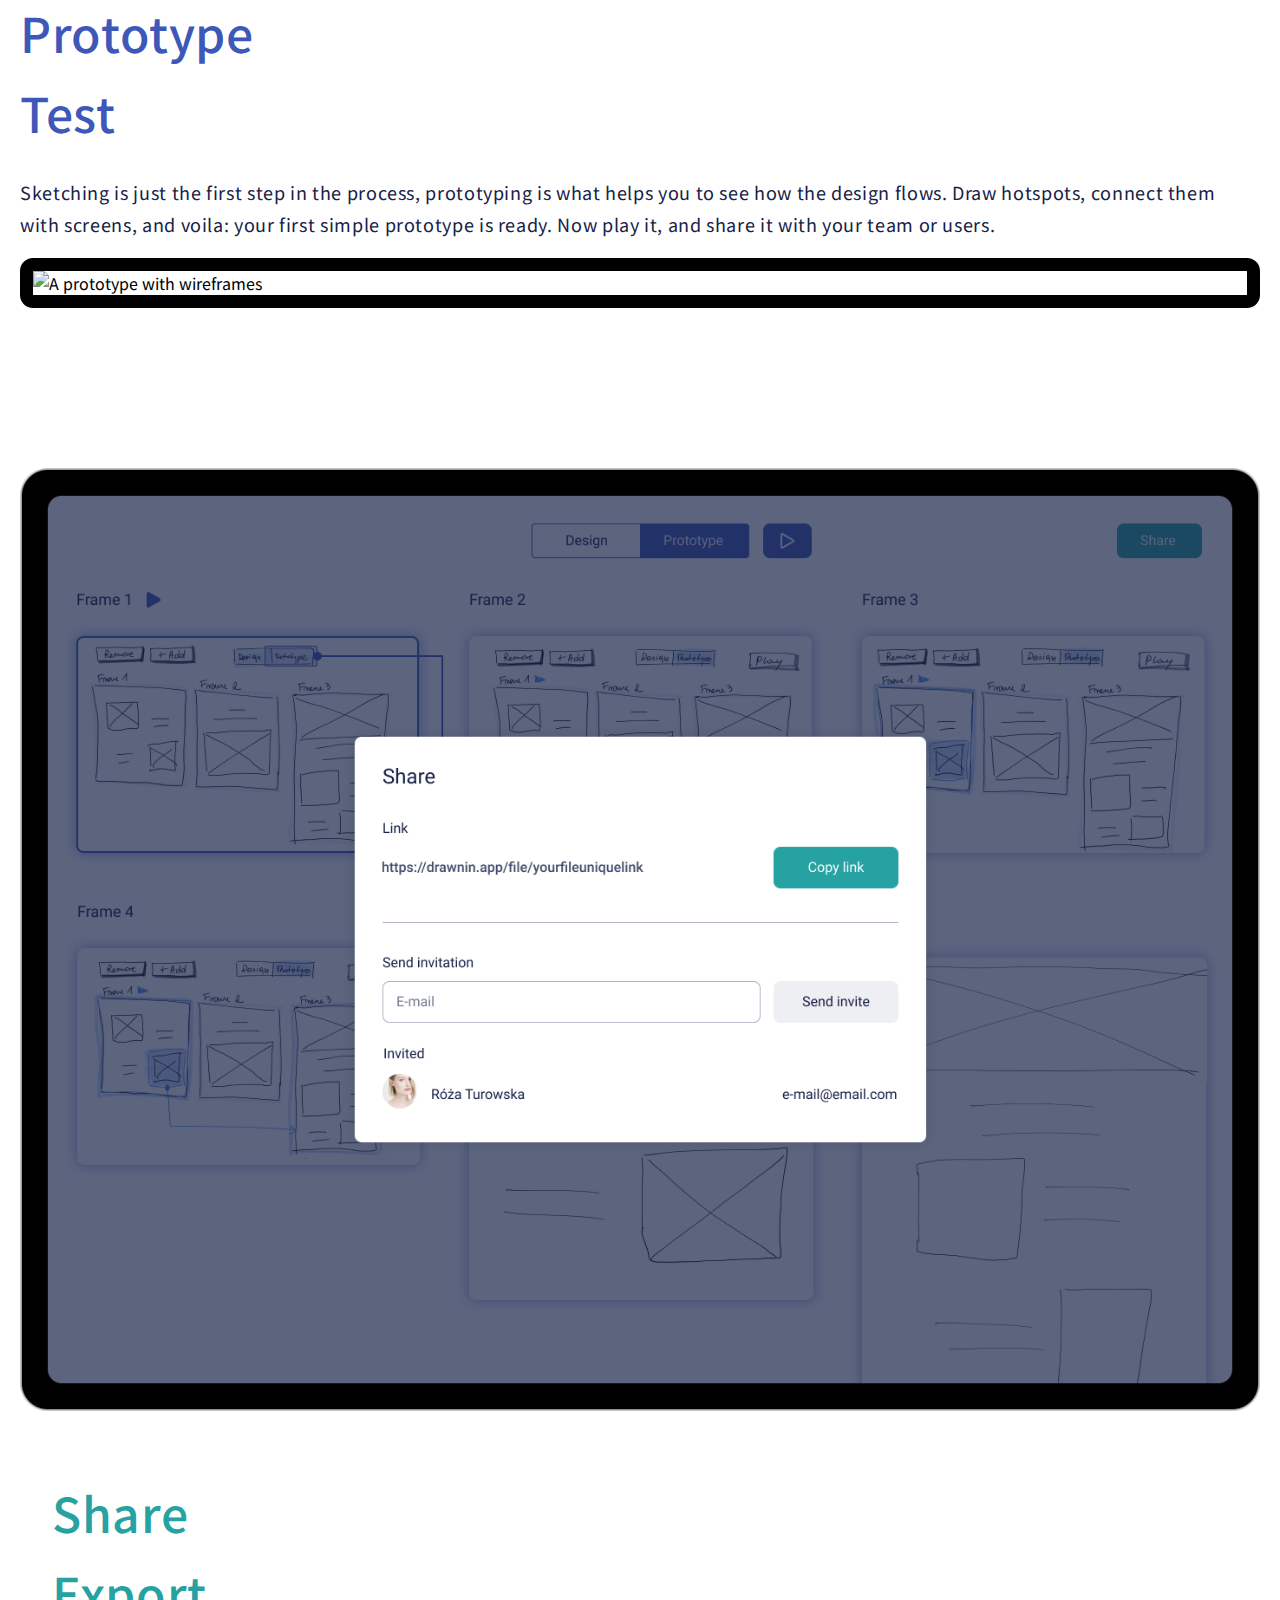
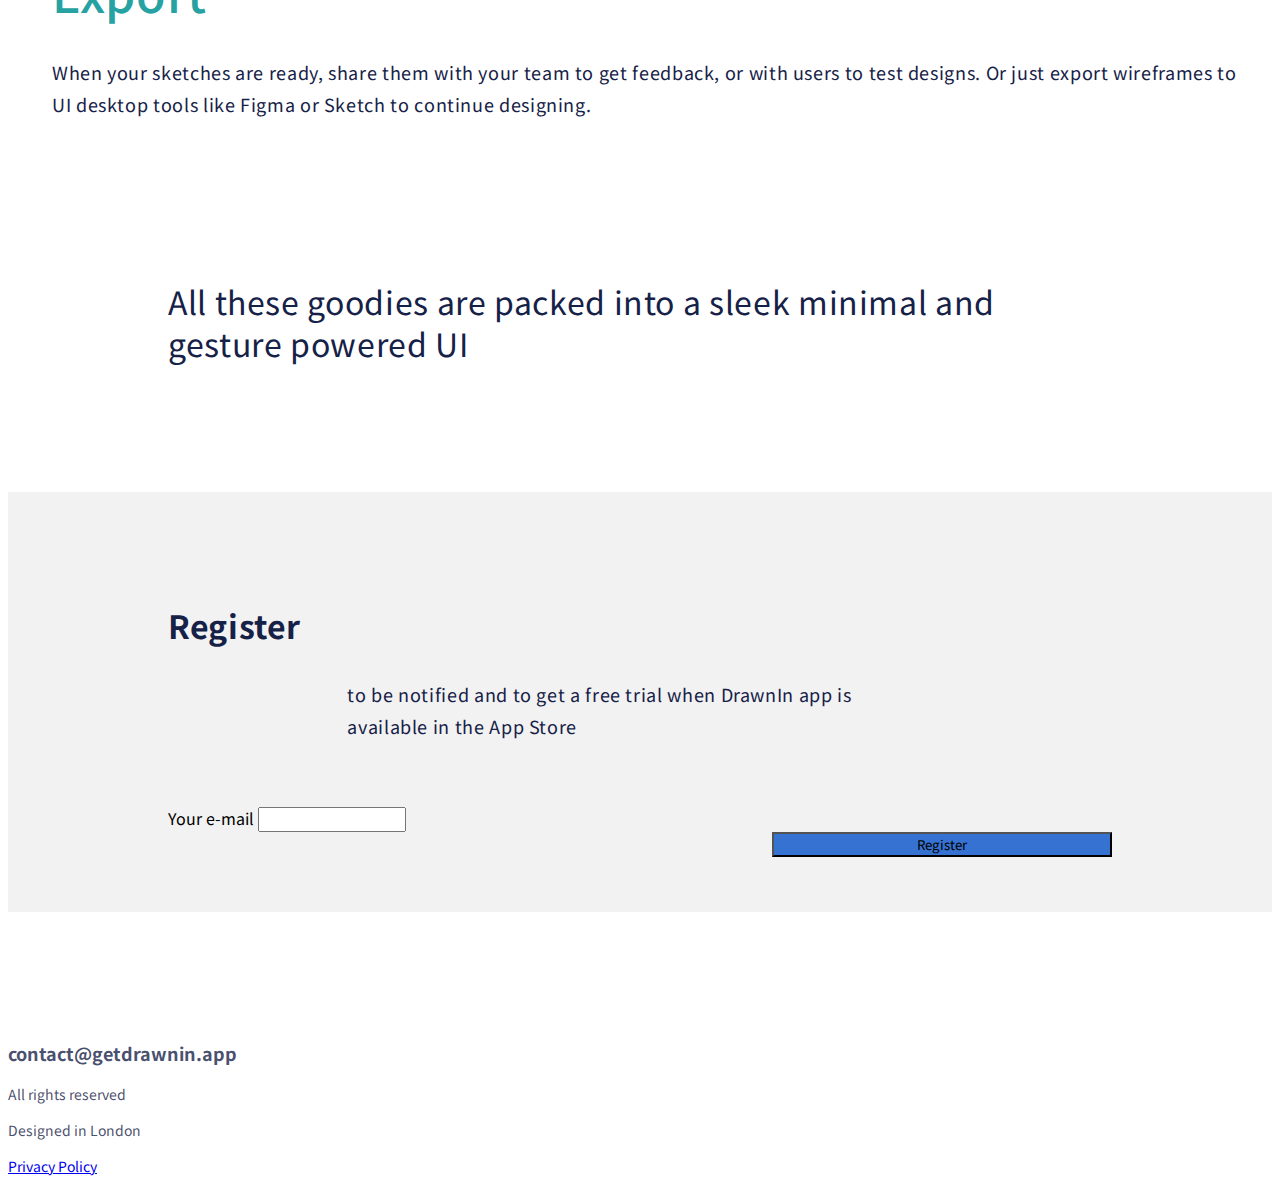
==== commit a2e91513: "fix double style on img" ====
--- a/index.html
+++ b/index.html
@@ -79,7 +79,7 @@
         <div class="container requires-top-margin">
             <div class="row">
                 <div class="col">
-                    <img src="img/ipadtop.png" alt="An Apple Pencil and an iPad displaying drawn wireframes" class="img-responsive" style="width:80%" style="margin-left: auto;margin-right: auto;display:block;" />
+                    <img src="img/ipadtop.png" alt="An Apple Pencil and an iPad displaying drawn wireframes" class="img-responsive" style="width:80%; margin-left: auto;margin-right: auto;display:block;" />
                 </div>
             </div>
             <div class="row" style="margin-top:6rem">
